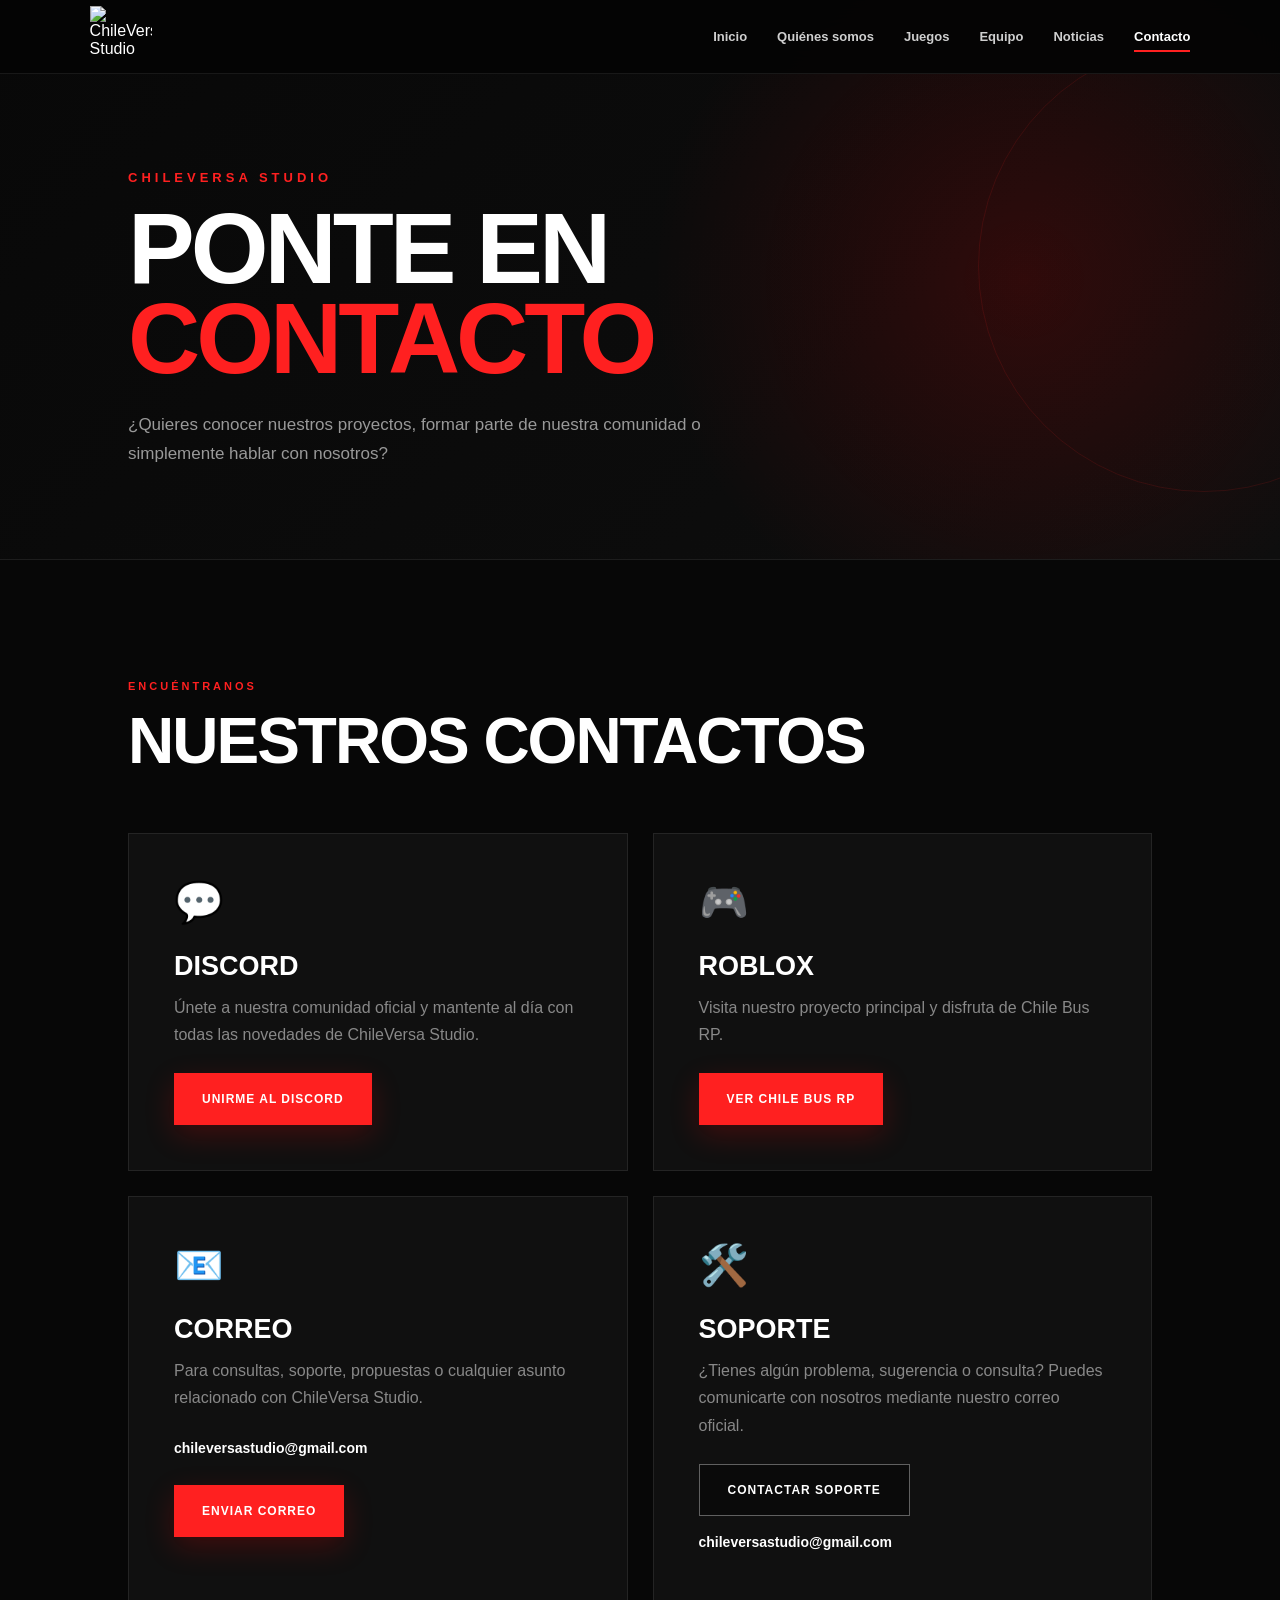
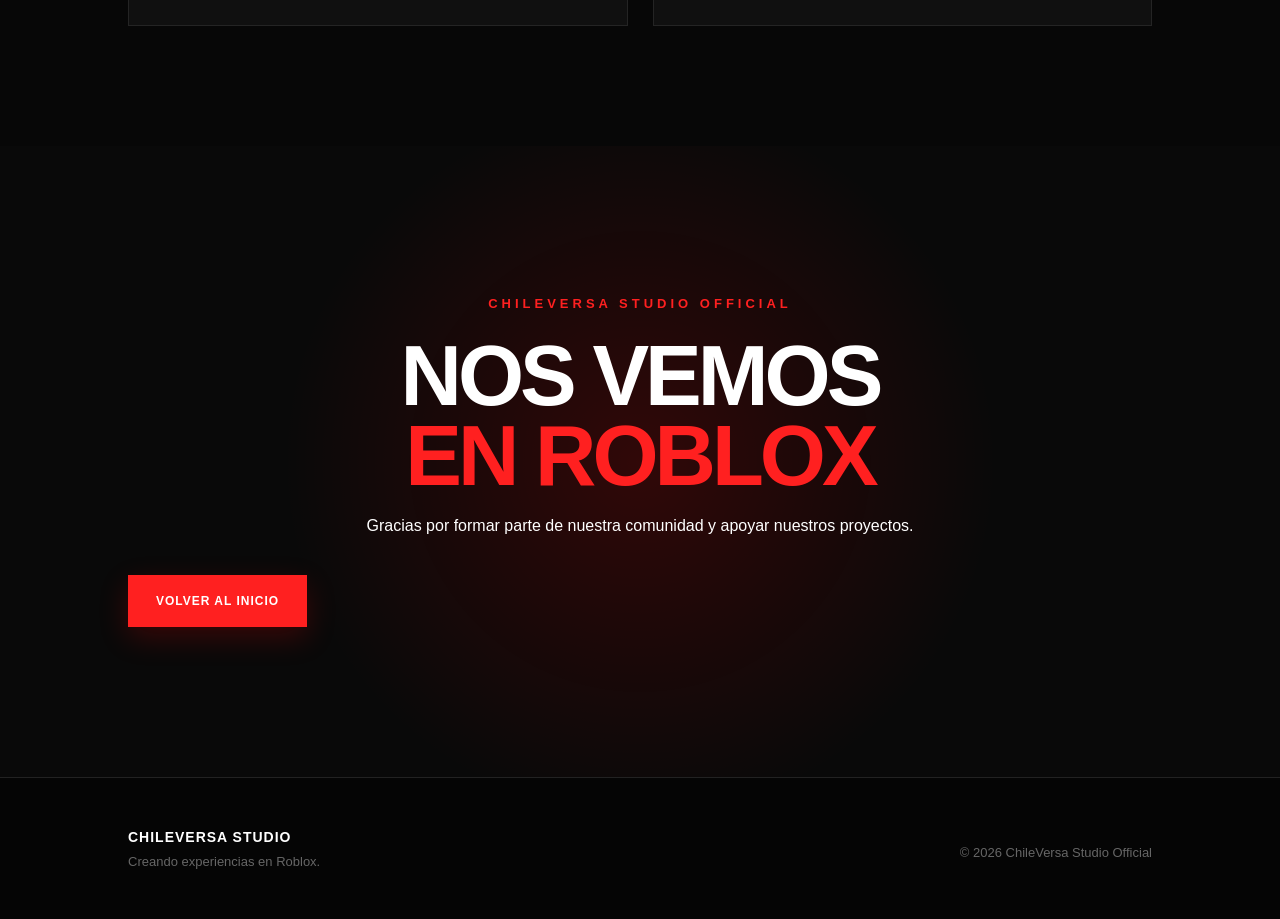
==== contacto.html @ 3d545e62 "Add files via upload" ====
<!DOCTYPE html>
<html lang="es">

<head>

    <meta charset="UTF-8">

    <meta name="viewport" content="width=device-width, initial-scale=1.0">

    <title>Contacto | ChileVersa Studio</title>

    <link rel="stylesheet" href="style.css">

</head>


<body>


    <!-- ========================================
         MENÚ
    ========================================= -->

    <header>

        <div class="logo">

            <img
                src="images/logo.png"
                alt="ChileVersa Studio"
            >

        </div>


        <nav>

            <a href="index.html">
                Inicio
            </a>

            <a href="nosotros.html">
                Quiénes somos
            </a>

            <a href="juegos.html">
                Juegos
            </a>

            <a href="equipo.html">
                Equipo
            </a>

            <a href="noticias.html">
                Noticias
            </a>

            <a href="contacto.html" class="active">
                Contacto
            </a>

        </nav>

    </header>



    <!-- ========================================
         CONTENIDO
    ========================================= -->

    <main>


        <!-- ENCABEZADO -->

        <section class="page-header">

            <p class="small-title">
                CHILEVERSA STUDIO
            </p>


            <h1>

                PONTE EN

                <span>
                    CONTACTO
                </span>

            </h1>


            <p>

                ¿Quieres conocer nuestros proyectos,
                formar parte de nuestra comunidad
                o simplemente hablar con nosotros?

            </p>

        </section>



        <!-- ========================================
             CONTACTOS
        ========================================= -->

        <section class="contact-page">


            <div class="section-title">

                <p>
                    ENCUÉNTRANOS
                </p>


                <h2>
                    NUESTROS CONTACTOS
                </h2>

            </div>



            <div class="contact-grid">


                <!-- =================================
                     DISCORD
                ================================== -->

                <div class="contact-card">

                    <div class="contact-icon">
                        💬
                    </div>


                    <h3>
                        DISCORD
                    </h3>


                    <p>

                        Únete a nuestra comunidad
                        oficial y mantente al día
                        con todas las novedades
                        de ChileVersa Studio.

                    </p>


                    <a
                        href="https://discord.gg/GYCBpRNHG"
                        class="btn principal"
                        target="_blank"
                        rel="noopener noreferrer"
                    >

                        UNIRME AL DISCORD

                    </a>

                </div>



                <!-- =================================
                     ROBLOX
                ================================== -->

                <div class="contact-card">

                    <div class="contact-icon">
                        🎮
                    </div>


                    <h3>
                        ROBLOX
                    </h3>


                    <p>

                        Visita nuestro proyecto
                        principal y disfruta
                        de Chile Bus RP.

                    </p>


                    <a
                        href="https://www.roblox.com/es/games/130025649161150/Chile-bus-RP"
                        class="btn principal"
                        target="_blank"
                        rel="noopener noreferrer"
                    >

                        VER CHILE BUS RP

                    </a>

                </div>



                <!-- =================================
                     CORREO
                ================================== -->

                <div class="contact-card">

                    <div class="contact-icon">
                        📧
                    </div>


                    <h3>
                        CORREO
                    </h3>


                    <p>

                        Para consultas, soporte,
                        propuestas o cualquier
                        asunto relacionado con
                        ChileVersa Studio.

                    </p>


                    <p class="support-email">

                        chileversastudio@gmail.com

                    </p>


                    <a
                        href="mailto:chileversastudio@gmail.com"
                        class="btn principal"
                    >

                        ENVIAR CORREO

                    </a>

                </div>



                <!-- =================================
                     SOPORTE
                ================================== -->

                <div class="contact-card">

                    <div class="contact-icon">
                        🛠️
                    </div>


                    <h3>
                        SOPORTE
                    </h3>


                    <p>

                        ¿Tienes algún problema,
                        sugerencia o consulta?

                        Puedes comunicarte con
                        nosotros mediante nuestro
                        correo oficial.

                    </p>


                    <a
                        href="mailto:chileversastudio@gmail.com"
                        class="btn secundario"
                    >

                        CONTACTAR SOPORTE

                    </a>


                    <!-- CORREO DE SOPORTE -->

                    <p class="support-email">

                        chileversastudio@gmail.com

                    </p>

                </div>


            </div>


        </section>



        <!-- ========================================
             MENSAJE FINAL
        ========================================= -->

        <section class="team-message">


            <p class="small-title">

                CHILEVERSA STUDIO OFFICIAL

            </p>


            <h2>

                NOS VEMOS

                <span>
                    EN ROBLOX
                </span>

            </h2>


            <p>

                Gracias por formar parte de nuestra
                comunidad y apoyar nuestros proyectos.

            </p>


            <div class="buttons">

                <a
                    href="index.html"
                    class="btn principal"
                >

                    VOLVER AL INICIO

                </a>

            </div>


        </section>


    </main>



    <!-- ========================================
         FOOTER
    ========================================= -->

    <footer>


        <div>

            <strong>
                CHILEVERSA STUDIO
            </strong>


            <p>
                Creando experiencias en Roblox.
            </p>

        </div>


        <div>

            <p>
                © 2026 ChileVersa Studio Official
            </p>

        </div>


    </footer>



    <script src="script.js"></script>

</body>

</html>
---- style.css ----
/* ========================================
   CHILEVERSA STUDIO OFFICIAL
   STYLE.CSS COMPLETO
======================================== */


/* ========================================
   RESET GENERAL
======================================== */

* {
    margin: 0;
    padding: 0;
    box-sizing: border-box;
    scroll-behavior: smooth;
}

html {
    scroll-behavior: smooth;
}

body {
    font-family: Arial, Helvetica, sans-serif;
    background: #070707;
    color: #ffffff;
    overflow-x: hidden;
}

a {
    text-decoration: none;
    color: inherit;
}

button {
    font-family: inherit;
}


/* ========================================
   HEADER
======================================== */

header {
    position: fixed;

    top: 0;
    left: 0;

    width: 100%;
    height: 74px;

    padding: 0 7%;

    display: flex;

    align-items: center;

    justify-content: space-between;

    background: rgba(5, 5, 5, 0.94);

    backdrop-filter: blur(15px);

    border-bottom: 1px solid rgba(255, 255, 255, 0.08);

    z-index: 1000;
}


/* LOGO */

.logo {
    display: flex;

    align-items: center;
}

.logo img {
    width: 62px;
    height: 62px;

    object-fit: contain;

    transition: 0.3s;
}

.logo img:hover {
    transform: scale(1.08);
}


/* ========================================
   NAVEGACIÓN
======================================== */

nav {
    display: flex;

    align-items: center;

    gap: 30px;
}

nav a {
    position: relative;

    color: #cfcfcf;

    font-size: 13px;

    font-weight: bold;

    transition: 0.3s;
}

nav a:hover,
nav a.active {
    color: #ffffff;
}

nav a::after {
    content: "";

    position: absolute;

    left: 0;
    bottom: -8px;

    width: 0;
    height: 2px;

    background: #ff2020;

    transition: 0.3s;
}

nav a:hover::after,
nav a.active::after {
    width: 100%;
}


/* ========================================
   BOTÓN MENÚ CELULAR
======================================== */

.mobile-menu-button {
    display: none;

    width: 45px;
    height: 45px;

    align-items: center;
    justify-content: center;

    border: 1px solid #333333;

    background: #111111;

    color: #ffffff;

    font-size: 23px;

    cursor: pointer;

    transition: 0.3s;

    z-index: 1100;
}

.mobile-menu-button:hover {
    color: #ff2020;

    border-color: #ff2020;
}


/* ========================================
   HERO / INICIO
======================================== */

.hero {
    position: relative;

    min-height: 100vh;

    display: flex;

    align-items: center;

    padding: 140px 10%;

    overflow: hidden;

    background: #050505;
}


/* SLIDER */

.hero-slider {
    position: absolute;

    top: 0;
    left: 0;

    width: 100%;
    height: 100%;

    z-index: 0;
}

.hero-slide {
    position: absolute;

    top: 0;
    left: 0;

    width: 100%;
    height: 100%;

    object-fit: cover;

    opacity: 0;

    transition: opacity 1.3s ease-in-out;

    transform: scale(1.02);
}

.hero-slide.active {
    opacity: 1;

    animation: heroZoom 6s ease-in-out;
}

@keyframes heroZoom {

    from {
        transform: scale(1.02);
    }

    to {
        transform: scale(1.08);
    }

}


/* OSCURECER HERO */

.hero-overlay {
    position: absolute;

    inset: 0;

    z-index: 1;

    background:
        linear-gradient(
            90deg,
            rgba(0, 0, 0, 0.94) 0%,
            rgba(0, 0, 0, 0.78) 35%,
            rgba(0, 0, 0, 0.40) 70%,
            rgba(0, 0, 0, 0.20) 100%
        );
}


/* CONTENIDO */

.hero-content {
    position: relative;

    z-index: 10;

    max-width: 800px;

    animation: heroAppear 1s ease forwards;
}

@keyframes heroAppear {

    from {
        opacity: 0;

        transform: translateY(30px);
    }

    to {
        opacity: 1;

        transform: translateY(0);
    }

}


/* ========================================
   TEXTOS GENERALES
======================================== */

.small-title {
    color: #ff2020;

    font-size: 13px;

    font-weight: bold;

    letter-spacing: 4px;

    margin-bottom: 25px;
}

.section-label {
    color: #ff2020;

    font-size: 11px;

    font-weight: bold;

    letter-spacing: 3px;
}


/* ========================================
   HERO TITULO
======================================== */

.hero h1 {
    font-size: clamp(55px, 8vw, 110px);

    line-height: 0.9;

    font-weight: 900;

    letter-spacing: -4px;

    text-shadow:
        0 5px 30px rgba(0, 0, 0, 0.6);
}

.hero h1 span {
    display: block;

    color: #ff2020;

    text-shadow:
        0 0 40px rgba(255, 0, 0, 0.35);
}

.hero p:not(.small-title) {
    max-width: 650px;

    margin-top: 35px;

    color: #dddddd;

    font-size: 18px;

    line-height: 1.8;

    text-shadow:
        0 2px 15px rgba(0, 0, 0, 0.8);
}


/* ========================================
   BOTONES
======================================== */

.buttons {
    display: flex;

    gap: 15px;

    margin-top: 40px;

    flex-wrap: wrap;
}

.btn {
    display: inline-flex;

    align-items: center;
    justify-content: center;

    min-height: 52px;

    padding: 0 28px;

    border: none;

    font-size: 12px;

    font-weight: bold;

    letter-spacing: 1px;

    cursor: pointer;

    transition: 0.3s;
}


/* BOTÓN PRINCIPAL */

.principal {
    background: #ff2020;

    color: #ffffff;

    box-shadow:
        0 10px 30px rgba(255, 0, 0, 0.20);
}

.principal:hover {
    background: #d90000;

    transform: translateY(-4px);

    box-shadow:
        0 15px 35px rgba(255, 0, 0, 0.35);
}


/* BOTÓN SECUNDARIO */

.secundario {
    background: rgba(0, 0, 0, 0.35);

    border: 1px solid rgba(255, 255, 255, 0.35);

    color: #ffffff;
}

.secundario:hover {
    border-color: #ff2020;

    color: #ff2020;

    transform: translateY(-4px);
}


/* ========================================
   INFORMACIÓN DEL HERO
======================================== */

.hero-info {
    display: flex;

    gap: 45px;

    margin-top: 55px;

    padding-top: 25px;

    border-top: 1px solid rgba(255, 255, 255, 0.15);
}

.hero-info-item {
    display: flex;

    flex-direction: column;

    gap: 5px;
}

.hero-info-item strong {
    color: #ffffff;

    font-size: 15px;

    letter-spacing: 1px;
}

.hero-info-item span {
    color: #777777;

    font-size: 9px;

    font-weight: bold;

    letter-spacing: 2px;
}


/* ========================================
   SCROLL INDICATOR
======================================== */

.scroll-indicator {
    position: absolute;

    right: 7%;
    bottom: 45px;

    z-index: 10;

    display: flex;

    align-items: center;

    gap: 15px;

    color: #777777;

    font-size: 9px;

    font-weight: bold;

    letter-spacing: 3px;
}

.scroll-indicator div {
    width: 45px;
    height: 1px;

    background: #ff2020;

    animation: scrollLine 1.8s infinite;
}

@keyframes scrollLine {

    0% {
        width: 15px;
        opacity: 0.4;
    }

    50% {
        width: 45px;
        opacity: 1;
    }

    100% {
        width: 15px;
        opacity: 0.4;
    }

}


/* ========================================
   ENCABEZADO DE PÁGINAS
======================================== */

.page-header {
    position: relative;

    min-height: 430px;

    padding: 170px 10% 90px;

    display: flex;

    flex-direction: column;

    justify-content: center;

    overflow: hidden;

    background:
        radial-gradient(
            circle at 80% 50%,
            rgba(255, 0, 0, 0.15),
            transparent 35%
        ),
        linear-gradient(
            135deg,
            #080808,
            #0e0e0e
        );

    border-bottom: 1px solid #1d1d1d;
}

.page-header::after {
    content: "";

    position: absolute;

    right: -150px;
    top: 40px;

    width: 450px;
    height: 450px;

    border: 1px solid rgba(255, 32, 32, 0.12);

    border-radius: 50%;

    pointer-events: none;
}

.page-header .small-title {
    position: relative;

    z-index: 2;

    margin-bottom: 18px;
}

.page-header h1 {
    position: relative;

    z-index: 2;

    font-size: clamp(55px, 8vw, 100px);

    line-height: 0.9;

    font-weight: 900;

    letter-spacing: -4px;
}

.page-header h1 span {
    display: block;

    color: #ff2020;
}

.page-header > p:last-child {
    position: relative;

    z-index: 2;

    max-width: 650px;

    margin-top: 28px;

    color: #999999;

    font-size: 17px;

    line-height: 1.7;
}


/* ========================================
   TITULOS DE SECCIONES
======================================== */

.section-title {
    margin-bottom: 55px;
}

.section-title p {
    color: #ff2020;

    font-size: 11px;

    font-weight: bold;

    letter-spacing: 3px;
}

.section-title h2 {
    margin-top: 12px;

    font-size: clamp(38px, 5vw, 65px);

    font-weight: 900;

    letter-spacing: -2px;
}


/* ========================================
   QUIÉNES SOMOS
======================================== */

.content-section {
    padding: 120px 10%;

    display: grid;

    grid-template-columns: 2fr 1fr;

    gap: 70px;

    align-items: center;

    background: #070707;
}

.content-section.reverse {
    grid-template-columns: 1fr 2fr;

    background: #0c0c0c;

    border-top: 1px solid #171717;

    border-bottom: 1px solid #171717;
}

.content-text {
    max-width: 750px;
}

.content-text h2 {
    margin: 15px 0 30px;

    font-size: clamp(38px, 5vw, 60px);

    font-weight: 900;

    letter-spacing: -2px;
}

.content-text p:not(.section-label) {
    color: #929292;

    line-height: 1.9;

    margin-bottom: 18px;

    font-size: 16px;
}


/* CAJA CV */

.info-box {
    min-height: 300px;

    padding: 40px;

    display: flex;

    flex-direction: column;

    justify-content: space-between;

    background:
        linear-gradient(
            145deg,
            #151515,
            #090909
        );

    border: 1px solid #282828;

    transition: 0.4s;
}

.info-box:hover {
    border-color: #ff2020;

    transform: translateY(-8px);

    box-shadow:
        0 25px 60px rgba(0, 0, 0, 0.4);
}

.info-box strong {
    color: #ff2020;

    font-size: 80px;

    font-weight: 900;
}

.info-box span {
    font-size: 14px;

    font-weight: bold;

    letter-spacing: 3px;
}


/* ========================================
   VALORES
======================================== */

.values {
    padding: 120px 10%;

    background: #080808;
}

.values-grid {
    display: grid;

    grid-template-columns: repeat(3, 1fr);

    gap: 20px;
}

.value-card {
    min-height: 250px;

    padding: 35px;

    background: #101010;

    border: 1px solid #242424;

    transition: 0.35s;
}

.value-card:hover {
    border-color: #ff2020;

    transform: translateY(-8px);
}

.value-card span {
    color: #ff2020;

    font-size: 35px;

    font-weight: 900;
}

.value-card h3 {
    margin: 35px 0 15px;

    font-size: 22px;
}

.value-card p {
    color: #858585;

    line-height: 1.7;
}


/* ========================================
   JUEGOS / PROYECTOS
======================================== */

.projects-page {
    padding: 120px 10%;

    background: #070707;
}

.projects-grid {
    display: grid;

    grid-template-columns: repeat(2, 1fr);

    gap: 25px;
}

.project-card {
    overflow: hidden;

    background:
        linear-gradient(
            145deg,
            #121212,
            #090909
        );

    border: 1px solid #242424;

    transition:
        transform 0.35s ease,
        border-color 0.35s ease,
        box-shadow 0.35s ease;
}

.project-card:hover {
    transform: translateY(-8px);

    border-color: #ff2020;

    box-shadow:
        0 25px 60px rgba(0, 0, 0, 0.45);
}

.project-image {
    position: relative;

    height: 330px;

    overflow: hidden;

    background: #111111;
}

.project-image img {
    width: 100%;
    height: 100%;

    object-fit: cover;

    transition: transform 0.6s ease;
}

.project-card:hover .project-image img {
    transform: scale(1.06);
}

.project-image::after {
    content: "";

    position: absolute;

    left: 0;
    right: 0;
    bottom: 0;

    height: 45%;

    background:
        linear-gradient(
            transparent,
            rgba(0, 0, 0, 0.75)
        );

    pointer-events: none;
}


/* ESTADO */

.project-status {
    position: absolute;

    top: 20px;
    right: 20px;

    z-index: 5;

    display: flex;

    align-items: center;

    gap: 8px;

    padding: 9px 13px;

    background: rgba(0, 0, 0, 0.78);

    backdrop-filter: blur(10px);

    border: 1px solid rgba(255, 255, 255, 0.12);

    color: #ffffff;

    font-size: 9px;

    font-weight: bold;

    letter-spacing: 2px;
}

.project-status span {
    width: 7px;
    height: 7px;

    border-radius: 50%;

    display: block;
}

.project-status.available span {
    background: #35d16f;

    box-shadow:
        0 0 10px rgba(53, 209, 111, 0.7);
}

.project-status.upcoming span {
    background: #ff2020;

    box-shadow:
        0 0 10px rgba(255, 32, 32, 0.7);
}


/* CONTENIDO */

.project-content {
    padding: 40px;
}

.project-content h3 {
    margin: 12px 0 18px;

    font-size: 36px;

    line-height: 1;

    font-weight: 900;

    letter-spacing: -1.5px;
}

.project-content > p:not(.section-label) {
    color: #888888;

    line-height: 1.8;

    margin-bottom: 25px;

    font-size: 14px;
}


/* ETIQUETAS */

.project-tags {
    display: flex;

    flex-wrap: wrap;

    gap: 8px;

    margin-bottom: 30px;
}

.project-tags span {
    padding: 7px 10px;

    border: 1px solid #2c2c2c;

    color: #777777;

    font-size: 9px;

    font-weight: bold;

    letter-spacing: 1.5px;
}


/* PRÓXIMO PROYECTO */

.upcoming-image {
    display: flex;

    align-items: center;
    justify-content: center;

    background:
        radial-gradient(
            circle at center,
            rgba(255, 32, 32, 0.20),
            transparent 50%
        ),
        #101010;
}

.coming-soon {
    position: relative;

    z-index: 2;

    width: 150px;
    height: 150px;

    display: flex;

    align-items: center;
    justify-content: center;

    border-radius: 50%;

    border: 1px solid rgba(255, 32, 32, 0.35);

    box-shadow:
        0 0 70px rgba(255, 32, 32, 0.12);
}

.coming-soon span {
    color: #ff2020;

    font-size: 55px;

    font-weight: 900;

    letter-spacing: -5px;
}


/* ========================================
   EQUIPO
======================================== */

.team-page {
    padding: 120px 10%;

    background: #070707;
}

.team-page-grid {
    display: grid;

    grid-template-columns: repeat(2, 1fr);

    gap: 20px;
}

.team-member-large {
    min-height: 300px;

    padding: 35px;

    display: flex;

    align-items: center;

    gap: 30px;

    background:
        linear-gradient(
            145deg,
            #121212,
            #090909
        );

    border: 1px solid #242424;

    transition: 0.35s;
}

.team-member-large:hover {
    border-color: #ff2020;

    transform: translateY(-7px);
}

.team-member-photo {
    flex-shrink: 0;

    width: 130px;
    height: 130px;

    display: flex;

    align-items: center;
    justify-content: center;

    border-radius: 50%;

    background:
        radial-gradient(
            circle,
            #282828,
            #101010
        );

    border: 1px solid #333333;

    font-size: 45px;
}

.team-member-info h3 {
    margin: 10px 0 15px;

    font-size: 27px;
}

.team-member-info > p:last-child {
    color: #858585;

    line-height: 1.7;
}

.member-role {
    color: #ff2020 !important;

    font-size: 12px !important;

    font-weight: bold;

    letter-spacing: 2px;

    margin-bottom: 15px !important;
}


/* ========================================
   MENSAJE FINAL
======================================== */

.team-message {
    padding: 150px 10%;

    text-align: center;

    background:
        radial-gradient(
            circle,
            rgba(255, 0, 0, 0.16),
            transparent 50%
        ),
        #090909;
}

.team-message h2 {
    max-width: 1000px;

    margin: 20px auto;

    font-size: clamp(45px, 7vw, 85px);

    line-height: 0.95;

    font-weight: 900;

    letter-spacing: -4px;
}

.team-message h2 span {
    display: block;

    color: #ff2020;
}

.team-message > p:last-child {
    max-width: 650px;

    margin: 30px auto 0;

    color: #888888;

    line-height: 1.7;
}


/* ========================================
   NOTICIAS
======================================== */

.news-page {
    padding: 120px 10%;

    background: #070707;
}

.news-page-grid {
    display: grid;

    grid-template-columns: 1fr;

    gap: 30px;
}

.news-large {
    display: grid;

    grid-template-columns: 1fr 1fr;

    min-height: 400px;

    background: #101010;

    border: 1px solid #242424;

    overflow: hidden;

    transition: 0.35s;
}

.news-large:hover {
    border-color: #ff2020;

    transform: translateY(-5px);
}

.news-large-image {
    min-height: 350px;

    overflow: hidden;

    background: #151515;
}

.news-large-image img {
    width: 100%;
    height: 100%;

    object-fit: cover;

    transition: 0.5s;
}

.news-large:hover .news-large-image img {
    transform: scale(1.05);
}

.news-large-content {
    padding: 50px;

    display: flex;

    flex-direction: column;

    justify-content: center;
}

.news-date {
    color: #ff2020;

    font-size: 11px;

    font-weight: bold;

    letter-spacing: 3px;

    margin-bottom: 15px;
}

.news-large-content h3 {
    margin-bottom: 20px;

    font-size: 32px;

    line-height: 1.1;
}

.news-large-content p {
    color: #888888;

    line-height: 1.8;

    margin-bottom: 12px;
}


/* NOTICIA DESTACADA */

.featured-news {
    display: grid;

    grid-template-columns: 1.15fr 1fr;

    min-height: 600px;

    background: #0c0c0c;

    border-bottom: 1px solid #1d1d1d;
}

.featured-news-image {
    position: relative;

    min-height: 500px;

    overflow: hidden;

    background: #111111;
}

.featured-news-image img {
    width: 100%;
    height: 100%;

    object-fit: cover;

    transition: transform 0.6s ease;
}

.featured-news:hover .featured-news-image img {
    transform: scale(1.05);
}

.featured-news-image::after {
    content: "";

    position: absolute;

    inset: 0;

    background:
        linear-gradient(
            90deg,
            transparent 40%,
            rgba(0, 0, 0, 0.55)
        );

    pointer-events: none;
}

.featured-badge {
    position: absolute;

    top: 30px;
    left: 30px;

    z-index: 5;

    padding: 10px 16px;

    background: #ff2020;

    color: #ffffff;

    font-size: 10px;

    font-weight: bold;

    letter-spacing: 2px;
}

.featured-news-content {
    padding: 70px;

    display: flex;

    flex-direction: column;

    justify-content: center;
}

.news-meta {
    display: flex;

    gap: 20px;

    margin-bottom: 25px;
}

.news-meta span {
    color: #ff2020;

    font-size: 10px;

    font-weight: bold;

    letter-spacing: 2px;
}

.news-meta span + span {
    color: #666666;
}

.featured-news-content h2 {
    margin-bottom: 30px;

    font-size: clamp(38px, 5vw, 62px);

    line-height: 0.98;

    font-weight: 900;

    letter-spacing: -3px;
}

.featured-news-content h2 span {
    display: block;

    color: #ff2020;
}

.featured-news-content > p {
    color: #909090;

    line-height: 1.8;

    margin-bottom: 15px;

    font-size: 16px;
}

.featured-news-content strong {
    color: #ffffff;
}


/* ESTADO */

.update-status {
    display: flex;

    align-items: center;

    gap: 10px;

    margin: 20px 0 25px;

    color: #aaaaaa;

    font-size: 10px;

    font-weight: bold;

    letter-spacing: 2px;
}

.update-status span {
    width: 9px;
    height: 9px;

    border-radius: 50%;

    background: #35d16f;

    box-shadow:
        0 0 12px rgba(53, 209, 111, 0.7);
}


/* DETALLES */

.update-details {
    padding: 120px 10%;

    background: #070707;
}

.update-grid {
    display: grid;

    grid-template-columns: repeat(4, 1fr);

    gap: 20px;
}

.update-card {
    min-height: 260px;

    padding: 35px;

    background:
        linear-gradient(
            145deg,
            #121212,
            #090909
        );

    border: 1px solid #242424;

    transition: 0.35s;
}

.update-card:hover {
    transform: translateY(-8px);

    border-color: #ff2020;

    box-shadow:
        0 20px 50px rgba(0, 0, 0, 0.35);
}

.update-number {
    color: #ff2020;

    font-size: 35px;

    font-weight: 900;

    margin-bottom: 35px;
}

.update-card h3 {
    margin-bottom: 15px;

    font-size: 20px;

    line-height: 1.2;
}

.update-card p {
    color: #858585;

    line-height: 1.7;

    font-size: 14px;
}


/* MENSAJE NOTICIAS */

.news-message {
    padding: 150px 10%;

    text-align: center;

    background:
        radial-gradient(
            circle,
            rgba(255, 0, 0, 0.15),
            transparent 50%
        ),
        #090909;
}

.news-message h2 {
    max-width: 900px;

    margin: 20px auto 25px;

    font-size: clamp(45px, 7vw, 80px);

    line-height: 0.95;

    font-weight: 900;

    letter-spacing: -4px;
}

.news-message h2 span {
    display: block;

    color: #ff2020;
}

.news-message > p:last-child {
    color: #888888;

    line-height: 1.7;
}


/* ========================================
   CONTACTO
======================================== */

.contact-page {
    padding: 120px 10%;

    background: #070707;
}

.contact-grid {
    display: grid;

    grid-template-columns: 1fr 1fr;

    gap: 25px;
}

.contact-card {
    padding: 45px;

    background: #101010;

    border: 1px solid #242424;

    transition: 0.35s;
}

.contact-card:hover {
    border-color: #ff2020;

    transform: translateY(-7px);
}

.contact-icon {
    font-size: 40px;

    margin-bottom: 25px;
}

.contact-card h3 {
    font-size: 27px;

    margin-bottom: 12px;
}

.contact-card p {
    color: #888888;

    line-height: 1.7;

    margin-bottom: 25px;
}

.support-email {
    margin-top: 15px;

    color: #ffffff !important;

    font-size: 14px;

    font-weight: bold;

    line-height: 1.5;

    word-break: break-word;
}


/* ========================================
   FOOTER
======================================== */

footer {
    padding: 50px 10%;

    display: flex;

    align-items: center;

    justify-content: space-between;

    gap: 30px;

    border-top: 1px solid #222222;

    background: #050505;

    color: #666666;
}

footer strong {
    color: #ffffff;

    font-size: 14px;

    letter-spacing: 1px;
}

footer p {
    margin-top: 8px;

    font-size: 13px;
}


/* ========================================
   SCROLLBAR
======================================== */

::-webkit-scrollbar {
    width: 8px;
}

::-webkit-scrollbar-track {
    background: #050505;
}

::-webkit-scrollbar-thumb {
    background: #333333;
}

::-webkit-scrollbar-thumb:hover {
    background: #ff2020;
}


/* ========================================
   SELECCIÓN
======================================== */

::selection {
    background: #ff2020;

    color: #ffffff;
}


/* ========================================
   ANIMACIONES GENERALES
======================================== */

.section {
    opacity: 0;

    transform: translateY(30px);

    transition:
        opacity 0.8s ease,
        transform 0.8s ease;
}

.section.visible {
    opacity: 1;

    transform: translateY(0);
}


/* ========================================
   TABLET
======================================== */

@media (max-width: 1000px) {

    nav {
        gap: 18px;
    }

    nav a {
        font-size: 11px;
    }


    .content-section,
    .content-section.reverse {
        grid-template-columns: 1fr;
    }


    .projects-grid {
        grid-template-columns: 1fr;
    }


    .featured-news {
        grid-template-columns: 1fr;
    }


    .featured-news-image {
        min-height: 400px;
    }


    .game-showcase {
        grid-template-columns: 1fr;
    }


    .details-grid {
        grid-template-columns: 1fr 1fr;
    }


    .features-grid {
        grid-template-columns: 1fr 1fr;
    }


    .values-grid {
        grid-template-columns: 1fr;
    }


    .team-page-grid {
        grid-template-columns: 1fr;
    }


    .update-grid {
        grid-template-columns: 1fr 1fr;
    }

}


/* ========================================
   CELULAR / MENÚ MÓVIL
======================================== */

@media (max-width: 750px) {

    header {
        height: 70px;

        padding: 0 5%;
    }


    .logo img {
        width: 55px;
        height: 55px;
    }


    /* BOTÓN */

    .mobile-menu-button {
        display: flex;
    }


    /* MENÚ */

    nav {
        position: fixed;

        top: 70px;
        left: 0;

        width: 100%;

        padding: 20px 25px;

        display: flex;

        flex-direction: column;

        align-items: stretch;

        gap: 0;

        background: rgba(7, 7, 7, 0.98);

        backdrop-filter: blur(15px);

        border-bottom: 1px solid #242424;

        transform: translateY(-120%);

        opacity: 0;

        visibility: hidden;

        transition:
            transform 0.35s ease,
            opacity 0.35s ease,
            visibility 0.35s ease;

        z-index: 999;
    }


    /* MENÚ ABIERTO */

    nav.mobile-open {
        transform: translateY(0);

        opacity: 1;

        visibility: visible;
    }


    nav a {
        width: 100%;

        padding: 18px 10px;

        border-bottom: 1px solid #1c1c1c;

        font-size: 13px;
    }


    nav a:last-child {
        border-bottom: none;
    }


    nav a::after {
        display: none;
    }


    nav a:hover,
    nav a.active {
        color: #ff2020;
    }


    /* HERO */

    .hero {
        padding: 130px 7%;
    }


    .hero-overlay {
        background:
            linear-gradient(
                90deg,
                rgba(0, 0, 0, 0.92),
                rgba(0, 0, 0, 0.62)
            );
    }


    /* PAGE HEADER */

    .page-header {
        min-height: 380px;

        padding: 140px 7% 70px;
    }


    /* SECCIONES */

    .content-section,
    .values,
    .projects-page,
    .team-page,
    .news-page,
    .update-details,
    .contact-page {
        padding-left: 7%;

        padding-right: 7%;
    }


    /* PROYECTOS */

    .project-image {
        height: 300px;
    }


    /* NOTICIAS */

    .featured-news-content {
        padding: 55px 7%;
    }


    .update-grid {
        grid-template-columns: 1fr;
    }


    /* EQUIPO */

    .team-member-large {
        flex-direction: column;

        text-align: center;
    }


    /* CONTACTO */

    .contact-grid {
        grid-template-columns: 1fr;
    }


    /* FOOTER */

    footer {
        flex-direction: column;

        align-items: flex-start;

        padding-left: 7%;

        padding-right: 7%;
    }


    /* SCROLL */

    .scroll-indicator {
        display: none;
    }

}


/* ========================================
   CELULARES PEQUEÑOS
======================================== */

@media (max-width: 550px) {

    /* HERO */

    .hero {
        min-height: 100vh;

        padding: 130px 7%;
    }


    .hero h1 {
        font-size: 55px;

        letter-spacing: -3px;
    }


    .hero p:not(.small-title) {
        font-size: 16px;
    }


    /* BOTONES */

    .buttons {
        flex-direction: column;

        align-items: stretch;
    }


    .btn {
        width: 100%;
    }


    /* INFORMACIÓN */

    .hero-info {
        gap: 20px;

        margin-top: 40px;
    }


    .hero-info-item strong {
        font-size: 12px;
    }


    .hero-info-item span {
        font-size: 7px;
    }


    /* TITULOS */

    .page-header h1 {
        font-size: 55px;

        letter-spacing: -3px;
    }


    /* QUIÉNES SOMOS */

    .content-section {
        padding-top: 80px;

        padding-bottom: 80px;
    }


    .info-box {
        min-height: 220px;
    }


    /* PROYECTOS */

    .projects-page {
        padding-top: 90px;

        padding-bottom: 90px;
    }


    .project-image {
        height: 250px;
    }


    .project-content {
        padding: 30px 25px;
    }


    .project-content h3 {
        font-size: 30px;
    }


    .project-status {
        top: 15px;

        right: 15px;
    }


    .coming-soon {
        width: 120px;

        height: 120px;
    }


    .coming-soon span {
        font-size: 42px;
    }


    /* EQUIPO */

    .team-member-large {
        padding: 30px 20px;
    }


    /* NOTICIAS */

    .featured-news-image {
        min-height: 300px;
    }


    .featured-badge {
        top: 20px;

        left: 20px;
    }


    .featured-news-content h2 {
        font-size: 40px;

        letter-spacing: -2px;
    }


    .news-meta {
        flex-direction: column;

        gap: 8px;
    }


    .news-large {
        grid-template-columns: 1fr;
    }


    .news-large-image {
        min-height: 280px;
    }


    .news-large-content {
        padding: 35px 25px;
    }


    .news-message,
    .team-message {
        padding: 100px 7%;
    }


    .news-message h2,
    .team-message h2 {
        letter-spacing: -3px;
    }


    /* CONTACTO */

    .contact-card {
        padding: 35px 25px;
    }

}
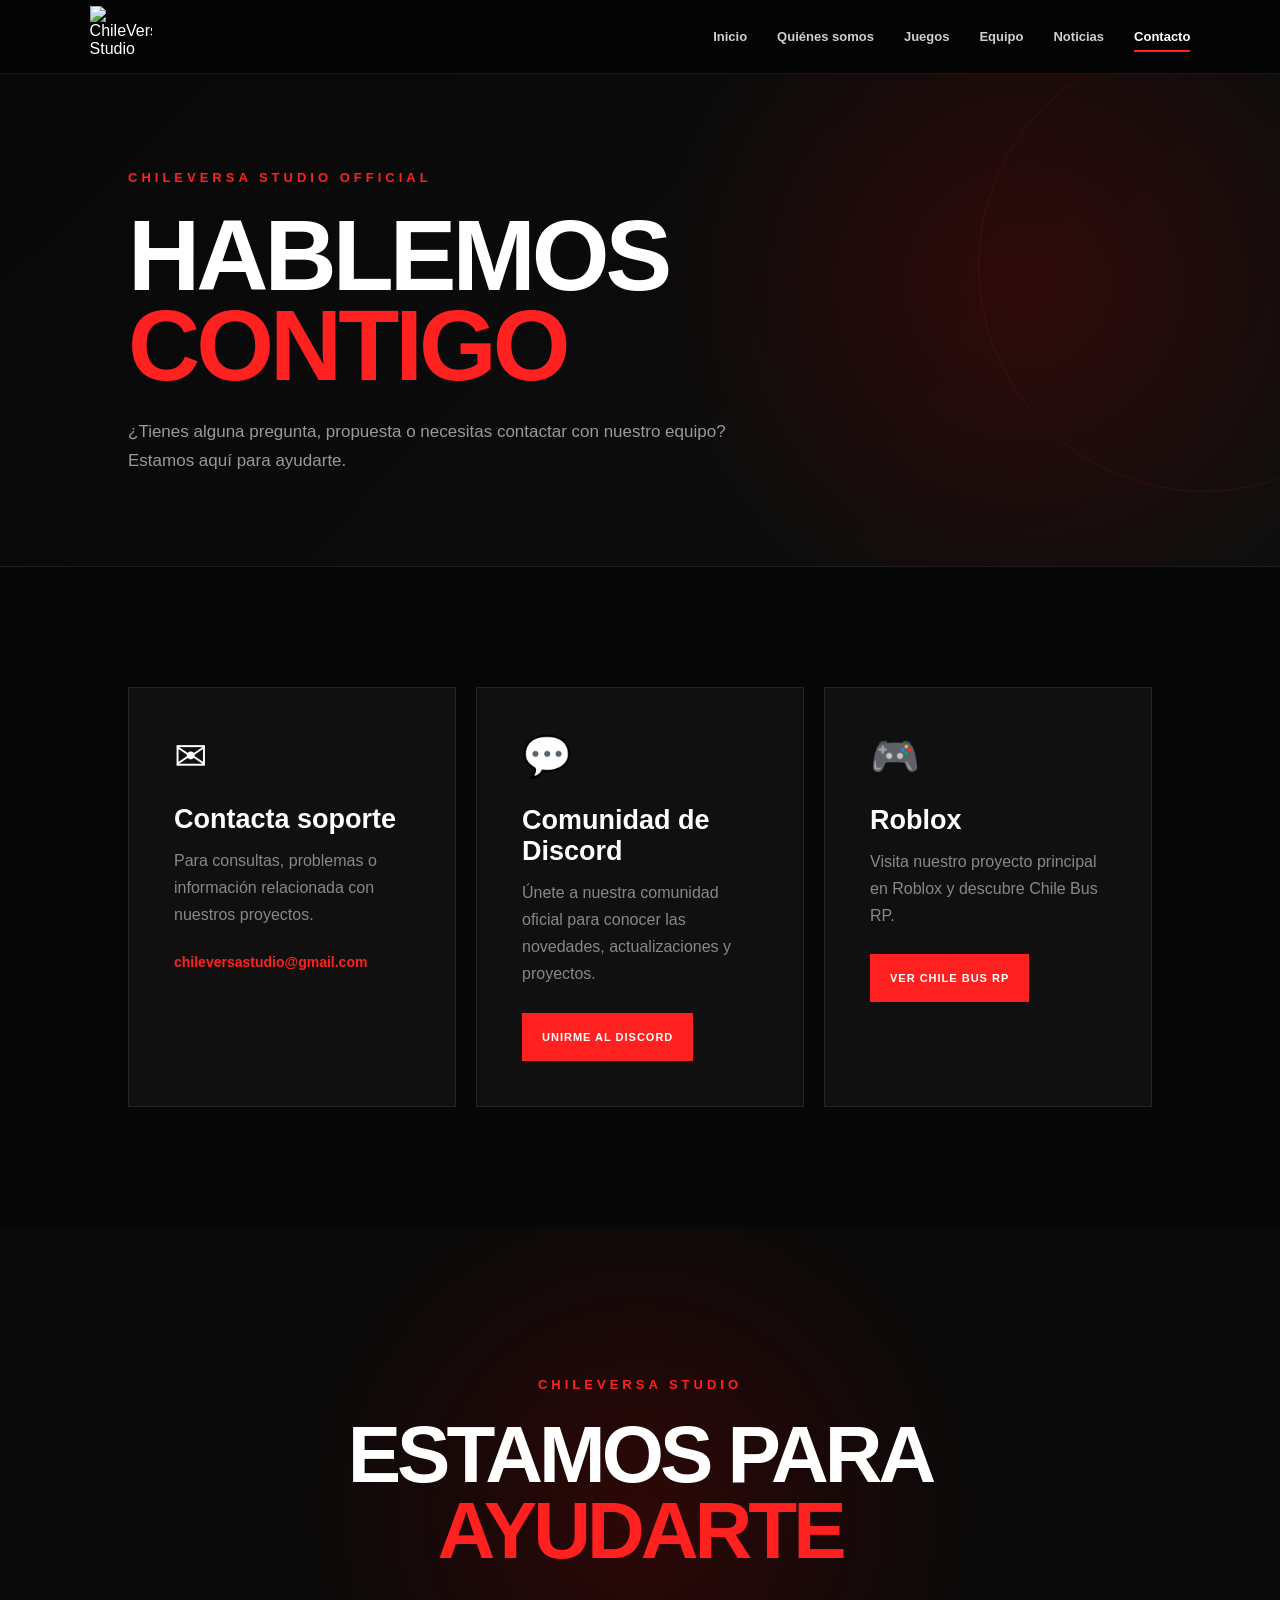
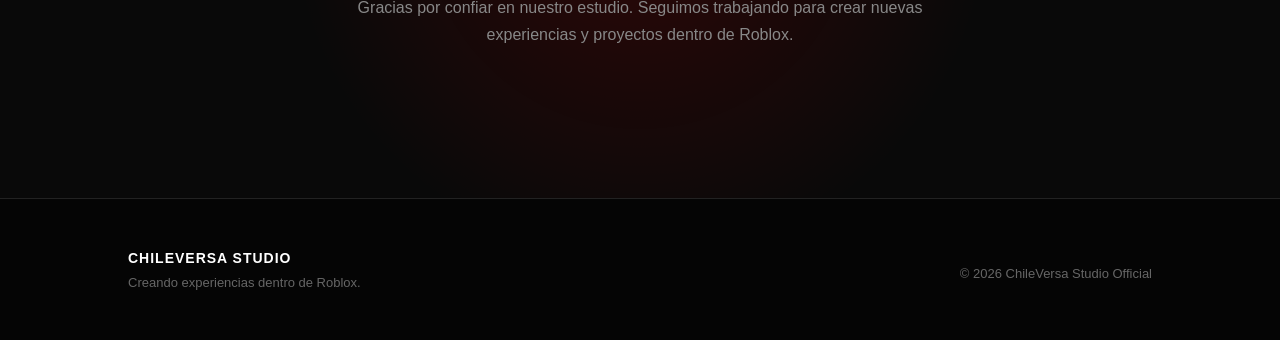
==== commit 89dc89cc: "Add files via upload" ====
--- a/contacto.html
+++ b/contacto.html
@@ -17,23 +17,41 @@
 <body>
 
 
-    <!-- ========================================
-         MENÚ
-    ========================================= -->
+    <!-- ==============================
+         HEADER
+    =============================== -->
 
     <header>
 
         <div class="logo">
 
-            <img
-                src="images/logo.png"
-                alt="ChileVersa Studio"
-            >
+            <a href="index.html">
+
+                <img
+                    src="images/logo.png"
+                    alt="ChileVersa Studio"
+                >
+
+            </a>
 
         </div>
 
 
-        <nav>
+        <!-- MENÚ CELULAR -->
+
+        <button
+            class="mobile-menu-button"
+            id="mobileMenuButton"
+            aria-label="Abrir menú">
+
+            ☰
+
+        </button>
+
+
+        <!-- MENÚ -->
+
+        <nav id="mainNav">
 
             <a href="index.html">
                 Inicio
@@ -55,7 +73,9 @@
                 Noticias
             </a>
 
-            <a href="contacto.html" class="active">
+            <a
+                href="contacto.html"
+                class="active">
                 Contacto
             </a>
 
@@ -65,313 +85,196 @@
 
 
 
-    <!-- ========================================
-         CONTENIDO
-    ========================================= -->
+    <!-- ==============================
+         CONTACTO
+    =============================== -->
 
     <main>
 
 
-        <!-- ENCABEZADO -->
-
-        <section class="page-header">
+        <section class="page-hero">
+
+            <div class="page-content">
+
+                <p class="small-title">
+                    CHILEVERSA STUDIO OFFICIAL
+                </p>
+
+
+                <h1>
+
+                    HABLEMOS
+
+                    <span>
+                        CONTIGO
+                    </span>
+
+                </h1>
+
+
+                <p class="page-description">
+
+                    ¿Tienes alguna pregunta, propuesta o necesitas
+                    contactar con nuestro equipo? Estamos aquí para ayudarte.
+
+                </p>
+
+
+            </div>
+
+        </section>
+
+
+
+        <!-- ==============================
+             INFORMACIÓN DE CONTACTO
+        =============================== -->
+
+        <section class="contact-section">
+
+            <div class="contact-container">
+
+
+                <!-- SOPORTE -->
+
+                <div class="contact-card">
+
+                    <div class="contact-icon">
+                        ✉
+                    </div>
+
+
+                    <h2>
+                        Contacta soporte
+                    </h2>
+
+
+                    <p>
+                        Para consultas, problemas o información
+                        relacionada con nuestros proyectos.
+                    </p>
+
+
+                    <a
+                        href="mailto:chileversastudio@gmail.com"
+                        class="contact-link">
+
+                        chileversastudio@gmail.com
+
+                    </a>
+
+                </div>
+
+
+
+                <!-- DISCORD -->
+
+                <div class="contact-card">
+
+                    <div class="contact-icon">
+                        💬
+                    </div>
+
+
+                    <h2>
+                        Comunidad de Discord
+                    </h2>
+
+
+                    <p>
+                        Únete a nuestra comunidad oficial para conocer
+                        las novedades, actualizaciones y proyectos.
+                    </p>
+
+
+                    <a
+                        href="https://discord.gg/GYCBpRNHG"
+                        target="_blank"
+                        rel="noopener noreferrer"
+                        class="contact-button">
+
+                        UNIRME AL DISCORD
+
+                    </a>
+
+                </div>
+
+
+
+                <!-- ROBLOX -->
+
+                <div class="contact-card">
+
+                    <div class="contact-icon">
+                        🎮
+                    </div>
+
+
+                    <h2>
+                        Roblox
+                    </h2>
+
+
+                    <p>
+                        Visita nuestro proyecto principal en Roblox
+                        y descubre Chile Bus RP.
+                    </p>
+
+
+                    <a
+                        href="https://www.roblox.com/es/games/130025649161150/Chile-bus-RP"
+                        target="_blank"
+                        rel="noopener noreferrer"
+                        class="contact-button">
+
+                        VER CHILE BUS RP
+
+                    </a>
+
+                </div>
+
+
+            </div>
+
+        </section>
+
+
+
+        <!-- ==============================
+             MENSAJE FINAL
+        =============================== -->
+
+        <section class="contact-message">
 
             <p class="small-title">
                 CHILEVERSA STUDIO
             </p>
 
 
-            <h1>
-
-                PONTE EN
-
-                <span>
-                    CONTACTO
-                </span>
-
-            </h1>
+            <h2>
+                ESTAMOS PARA
+                <span>AYUDARTE</span>
+            </h2>
 
 
             <p>
-
-                ¿Quieres conocer nuestros proyectos,
-                formar parte de nuestra comunidad
-                o simplemente hablar con nosotros?
-
+                Gracias por confiar en nuestro estudio.
+                Seguimos trabajando para crear nuevas experiencias
+                y proyectos dentro de Roblox.
             </p>
 
         </section>
 
 
-
-        <!-- ========================================
-             CONTACTOS
-        ========================================= -->
-
-        <section class="contact-page">
-
-
-            <div class="section-title">
-
-                <p>
-                    ENCUÉNTRANOS
-                </p>
-
-
-                <h2>
-                    NUESTROS CONTACTOS
-                </h2>
-
-            </div>
-
-
-
-            <div class="contact-grid">
-
-
-                <!-- =================================
-                     DISCORD
-                ================================== -->
-
-                <div class="contact-card">
-
-                    <div class="contact-icon">
-                        💬
-                    </div>
-
-
-                    <h3>
-                        DISCORD
-                    </h3>
-
-
-                    <p>
-
-                        Únete a nuestra comunidad
-                        oficial y mantente al día
-                        con todas las novedades
-                        de ChileVersa Studio.
-
-                    </p>
-
-
-                    <a
-                        href="https://discord.gg/GYCBpRNHG"
-                        class="btn principal"
-                        target="_blank"
-                        rel="noopener noreferrer"
-                    >
-
-                        UNIRME AL DISCORD
-
-                    </a>
-
-                </div>
-
-
-
-                <!-- =================================
-                     ROBLOX
-                ================================== -->
-
-                <div class="contact-card">
-
-                    <div class="contact-icon">
-                        🎮
-                    </div>
-
-
-                    <h3>
-                        ROBLOX
-                    </h3>
-
-
-                    <p>
-
-                        Visita nuestro proyecto
-                        principal y disfruta
-                        de Chile Bus RP.
-
-                    </p>
-
-
-                    <a
-                        href="https://www.roblox.com/es/games/130025649161150/Chile-bus-RP"
-                        class="btn principal"
-                        target="_blank"
-                        rel="noopener noreferrer"
-                    >
-
-                        VER CHILE BUS RP
-
-                    </a>
-
-                </div>
-
-
-
-                <!-- =================================
-                     CORREO
-                ================================== -->
-
-                <div class="contact-card">
-
-                    <div class="contact-icon">
-                        📧
-                    </div>
-
-
-                    <h3>
-                        CORREO
-                    </h3>
-
-
-                    <p>
-
-                        Para consultas, soporte,
-                        propuestas o cualquier
-                        asunto relacionado con
-                        ChileVersa Studio.
-
-                    </p>
-
-
-                    <p class="support-email">
-
-                        chileversastudio@gmail.com
-
-                    </p>
-
-
-                    <a
-                        href="mailto:chileversastudio@gmail.com"
-                        class="btn principal"
-                    >
-
-                        ENVIAR CORREO
-
-                    </a>
-
-                </div>
-
-
-
-                <!-- =================================
-                     SOPORTE
-                ================================== -->
-
-                <div class="contact-card">
-
-                    <div class="contact-icon">
-                        🛠️
-                    </div>
-
-
-                    <h3>
-                        SOPORTE
-                    </h3>
-
-
-                    <p>
-
-                        ¿Tienes algún problema,
-                        sugerencia o consulta?
-
-                        Puedes comunicarte con
-                        nosotros mediante nuestro
-                        correo oficial.
-
-                    </p>
-
-
-                    <a
-                        href="mailto:chileversastudio@gmail.com"
-                        class="btn secundario"
-                    >
-
-                        CONTACTAR SOPORTE
-
-                    </a>
-
-
-                    <!-- CORREO DE SOPORTE -->
-
-                    <p class="support-email">
-
-                        chileversastudio@gmail.com
-
-                    </p>
-
-                </div>
-
-
-            </div>
-
-
-        </section>
-
-
-
-        <!-- ========================================
-             MENSAJE FINAL
-        ========================================= -->
-
-        <section class="team-message">
-
-
-            <p class="small-title">
-
-                CHILEVERSA STUDIO OFFICIAL
-
-            </p>
-
-
-            <h2>
-
-                NOS VEMOS
-
-                <span>
-                    EN ROBLOX
-                </span>
-
-            </h2>
-
-
-            <p>
-
-                Gracias por formar parte de nuestra
-                comunidad y apoyar nuestros proyectos.
-
-            </p>
-
-
-            <div class="buttons">
-
-                <a
-                    href="index.html"
-                    class="btn principal"
-                >
-
-                    VOLVER AL INICIO
-
-                </a>
-
-            </div>
-
-
-        </section>
-
-
     </main>
 
 
 
-    <!-- ========================================
+    <!-- ==============================
          FOOTER
-    ========================================= -->
+    =============================== -->
 
     <footer>
-
 
         <div>
 
@@ -379,9 +282,8 @@
                 CHILEVERSA STUDIO
             </strong>
 
-
             <p>
-                Creando experiencias en Roblox.
+                Creando experiencias dentro de Roblox.
             </p>
 
         </div>
@@ -395,11 +297,12 @@
 
         </div>
 
-
     </footer>
 
 
 
+    <!-- JAVASCRIPT -->
+
     <script src="script.js"></script>
 
 </body>
--- a/style.css
+++ b/style.css
@@ -1,11 +1,11 @@
 /* ========================================
    CHILEVERSA STUDIO OFFICIAL
-   STYLE.CSS COMPLETO
-======================================== */
-
-
-/* ========================================
-   RESET GENERAL
+   STYLE.CSS
+======================================== */
+
+
+/* ========================================
+   RESET
 ======================================== */
 
 * {
@@ -52,9 +52,7 @@
     padding: 0 7%;
 
     display: flex;
-
     align-items: center;
-
     justify-content: space-between;
 
     background: rgba(5, 5, 5, 0.94);
@@ -71,7 +69,11 @@
 
 .logo {
     display: flex;
-
+    align-items: center;
+}
+
+.logo a {
+    display: flex;
     align-items: center;
 }
 
@@ -90,14 +92,12 @@
 
 
 /* ========================================
-   NAVEGACIÓN
+   MENÚ
 ======================================== */
 
 nav {
     display: flex;
-
     align-items: center;
-
     gap: 30px;
 }
 
@@ -107,7 +107,6 @@
     color: #cfcfcf;
 
     font-size: 13px;
-
     font-weight: bold;
 
     transition: 0.3s;
@@ -185,7 +184,6 @@
     min-height: 100vh;
 
     display: flex;
-
     align-items: center;
 
     padding: 140px 10%;
@@ -283,13 +281,11 @@
 
     from {
         opacity: 0;
-
         transform: translateY(30px);
     }
 
     to {
         opacity: 1;
-
         transform: translateY(0);
     }
 
@@ -297,7 +293,7 @@
 
 
 /* ========================================
-   TEXTOS GENERALES
+   TEXTOS
 ======================================== */
 
 .small-title {
@@ -349,7 +345,7 @@
         0 0 40px rgba(255, 0, 0, 0.35);
 }
 
-.hero p:not(.small-title) {
+.hero-description {
     max-width: 650px;
 
     margin-top: 35px;
@@ -403,7 +399,7 @@
 }
 
 
-/* BOTÓN PRINCIPAL */
+/* PRINCIPAL */
 
 .principal {
     background: #ff2020;
@@ -424,7 +420,7 @@
 }
 
 
-/* BOTÓN SECUNDARIO */
+/* SECUNDARIO */
 
 .secundario {
     background: rgba(0, 0, 0, 0.35);
@@ -444,7 +440,7 @@
 
 
 /* ========================================
-   INFORMACIÓN DEL HERO
+   INFORMACIÓN HERO
 ======================================== */
 
 .hero-info {
@@ -487,7 +483,7 @@
 
 
 /* ========================================
-   SCROLL INDICATOR
+   SCROLL
 ======================================== */
 
 .scroll-indicator {
@@ -543,10 +539,11 @@
 
 
 /* ========================================
-   ENCABEZADO DE PÁGINAS
-======================================== */
-
-.page-header {
+   HEADER DE PÁGINAS
+======================================== */
+
+.page-header,
+.page-hero {
     position: relative;
 
     min-height: 430px;
@@ -576,7 +573,8 @@
     border-bottom: 1px solid #1d1d1d;
 }
 
-.page-header::after {
+.page-header::after,
+.page-hero::after {
     content: "";
 
     position: absolute;
@@ -594,53 +592,53 @@
     pointer-events: none;
 }
 
-.page-header .small-title {
+.page-header > *,
+.page-hero > * {
     position: relative;
 
     z-index: 2;
-
-    margin-bottom: 18px;
-}
-
-.page-header h1 {
+}
+
+.page-header h1,
+.page-hero h1 {
+    font-size: clamp(55px, 8vw, 100px);
+
+    line-height: 0.9;
+
+    font-weight: 900;
+
+    letter-spacing: -4px;
+}
+
+.page-header h1 span,
+.page-hero h1 span {
+    display: block;
+
+    color: #ff2020;
+}
+
+.page-header > p:last-child,
+.page-hero .page-description {
+    max-width: 650px;
+
+    margin-top: 28px;
+
+    color: #999999;
+
+    font-size: 17px;
+
+    line-height: 1.7;
+}
+
+.page-content {
     position: relative;
 
     z-index: 2;
-
-    font-size: clamp(55px, 8vw, 100px);
-
-    line-height: 0.9;
-
-    font-weight: 900;
-
-    letter-spacing: -4px;
-}
-
-.page-header h1 span {
-    display: block;
-
-    color: #ff2020;
-}
-
-.page-header > p:last-child {
-    position: relative;
-
-    z-index: 2;
-
-    max-width: 650px;
-
-    margin-top: 28px;
-
-    color: #999999;
-
-    font-size: 17px;
-
-    line-height: 1.7;
-}
-
-
-/* ========================================
-   TITULOS DE SECCIONES
+}
+
+
+/* ========================================
+   TITULOS DE SECCIÓN
 ======================================== */
 
 .section-title {
@@ -721,7 +719,7 @@
 }
 
 
-/* CAJA CV */
+/* CAJAS */
 
 .info-box {
     min-height: 300px;
@@ -830,16 +828,16 @@
 
 
 /* ========================================
-   JUEGOS / PROYECTOS
-======================================== */
-
-.projects-page {
+   JUEGOS
+======================================== */
+
+.games-section {
     padding: 120px 10%;
 
     background: #070707;
 }
 
-.projects-grid {
+.games-container {
     display: grid;
 
     grid-template-columns: repeat(2, 1fr);
@@ -847,7 +845,7 @@
     gap: 25px;
 }
 
-.project-card {
+.game-card {
     overflow: hidden;
 
     background:
@@ -859,13 +857,10 @@
 
     border: 1px solid #242424;
 
-    transition:
-        transform 0.35s ease,
-        border-color 0.35s ease,
-        box-shadow 0.35s ease;
-}
-
-.project-card:hover {
+    transition: 0.35s;
+}
+
+.game-card:hover {
     transform: translateY(-8px);
 
     border-color: #ff2020;
@@ -874,9 +869,7 @@
         0 25px 60px rgba(0, 0, 0, 0.45);
 }
 
-.project-image {
-    position: relative;
-
+.game-image {
     height: 330px;
 
     overflow: hidden;
@@ -884,7 +877,7 @@
     background: #111111;
 }
 
-.project-image img {
+.game-image img {
     width: 100%;
     height: 100%;
 
@@ -893,190 +886,89 @@
     transition: transform 0.6s ease;
 }
 
-.project-card:hover .project-image img {
+.game-card:hover .game-image img {
     transform: scale(1.06);
 }
 
-.project-image::after {
-    content: "";
-
-    position: absolute;
-
-    left: 0;
-    right: 0;
-    bottom: 0;
-
-    height: 45%;
-
-    background:
-        linear-gradient(
-            transparent,
-            rgba(0, 0, 0, 0.75)
-        );
-
-    pointer-events: none;
-}
-
-
-/* ESTADO */
-
-.project-status {
-    position: absolute;
-
-    top: 20px;
-    right: 20px;
-
-    z-index: 5;
-
-    display: flex;
-
-    align-items: center;
-
-    gap: 8px;
-
-    padding: 9px 13px;
-
-    background: rgba(0, 0, 0, 0.78);
-
-    backdrop-filter: blur(10px);
-
-    border: 1px solid rgba(255, 255, 255, 0.12);
-
-    color: #ffffff;
-
-    font-size: 9px;
+.game-content {
+    padding: 40px;
+}
+
+.game-category {
+    color: #ff2020;
+
+    font-size: 10px;
 
     font-weight: bold;
 
-    letter-spacing: 2px;
-}
-
-.project-status span {
-    width: 7px;
-    height: 7px;
-
-    border-radius: 50%;
-
-    display: block;
-}
-
-.project-status.available span {
-    background: #35d16f;
-
-    box-shadow:
-        0 0 10px rgba(53, 209, 111, 0.7);
-}
-
-.project-status.upcoming span {
-    background: #ff2020;
-
-    box-shadow:
-        0 0 10px rgba(255, 32, 32, 0.7);
-}
-
-
-/* CONTENIDO */
-
-.project-content {
-    padding: 40px;
-}
-
-.project-content h3 {
-    margin: 12px 0 18px;
-
-    font-size: 36px;
-
-    line-height: 1;
+    letter-spacing: 3px;
+
+    margin-bottom: 15px;
+}
+
+.game-content h2 {
+    margin-bottom: 18px;
+
+    font-size: 38px;
 
     font-weight: 900;
 
-    letter-spacing: -1.5px;
-}
-
-.project-content > p:not(.section-label) {
+    letter-spacing: -2px;
+}
+
+.game-content > p:not(.game-category) {
     color: #888888;
 
     line-height: 1.8;
 
-    margin-bottom: 25px;
-
-    font-size: 14px;
-}
-
-
-/* ETIQUETAS */
-
-.project-tags {
-    display: flex;
-
-    flex-wrap: wrap;
-
-    gap: 8px;
-
     margin-bottom: 30px;
 }
 
-.project-tags span {
-    padding: 7px 10px;
-
-    border: 1px solid #2c2c2c;
-
-    color: #777777;
-
-    font-size: 9px;
-
-    font-weight: bold;
-
-    letter-spacing: 1.5px;
-}
-
-
-/* PRÓXIMO PROYECTO */
-
-.upcoming-image {
-    display: flex;
-
-    align-items: center;
-    justify-content: center;
+
+/* MENSAJE JUEGOS */
+
+.games-message {
+    padding: 150px 10%;
+
+    text-align: center;
 
     background:
         radial-gradient(
-            circle at center,
-            rgba(255, 32, 32, 0.20),
+            circle,
+            rgba(255, 0, 0, 0.15),
             transparent 50%
         ),
-        #101010;
-}
-
-.coming-soon {
-    position: relative;
-
-    z-index: 2;
-
-    width: 150px;
-    height: 150px;
-
-    display: flex;
-
-    align-items: center;
-    justify-content: center;
-
-    border-radius: 50%;
-
-    border: 1px solid rgba(255, 32, 32, 0.35);
-
-    box-shadow:
-        0 0 70px rgba(255, 32, 32, 0.12);
-}
-
-.coming-soon span {
+        #090909;
+}
+
+.games-message h2 {
+    max-width: 900px;
+
+    margin: 20px auto 25px;
+
+    font-size: clamp(45px, 7vw, 80px);
+
+    line-height: 0.95;
+
+    font-weight: 900;
+
+    letter-spacing: -4px;
+}
+
+.games-message h2 span {
+    display: block;
+
     color: #ff2020;
-
-    font-size: 55px;
-
-    font-weight: 900;
-
-    letter-spacing: -5px;
+}
+
+.games-message > p:last-child {
+    max-width: 650px;
+
+    margin: 0 auto;
+
+    color: #888888;
+
+    line-height: 1.7;
 }
 
 
@@ -1084,22 +976,22 @@
    EQUIPO
 ======================================== */
 
-.team-page {
+.team-section {
     padding: 120px 10%;
 
     background: #070707;
 }
 
-.team-page-grid {
+.team-container {
     display: grid;
 
-    grid-template-columns: repeat(2, 1fr);
+    grid-template-columns: 1fr;
 
     gap: 20px;
 }
 
-.team-member-large {
-    min-height: 300px;
+.team-card {
+    min-height: 250px;
 
     padding: 35px;
 
@@ -1121,13 +1013,13 @@
     transition: 0.35s;
 }
 
-.team-member-large:hover {
+.team-card:hover {
     border-color: #ff2020;
 
     transform: translateY(-7px);
 }
 
-.team-member-photo {
+.team-avatar {
     flex-shrink: 0;
 
     width: 130px;
@@ -1148,37 +1040,43 @@
         );
 
     border: 1px solid #333333;
-
-    font-size: 45px;
-}
-
-.team-member-info h3 {
-    margin: 10px 0 15px;
-
-    font-size: 27px;
-}
-
-.team-member-info > p:last-child {
+}
+
+.team-avatar span {
+    color: #ff2020;
+
+    font-size: 32px;
+
+    font-weight: 900;
+}
+
+.team-role {
+    color: #ff2020;
+
+    font-size: 11px;
+
+    font-weight: bold;
+
+    letter-spacing: 2px;
+
+    margin-bottom: 12px;
+}
+
+.team-info h2 {
+    margin-bottom: 15px;
+
+    font-size: 28px;
+}
+
+.team-info > p:last-child {
     color: #858585;
 
     line-height: 1.7;
 }
 
-.member-role {
-    color: #ff2020 !important;
-
-    font-size: 12px !important;
-
-    font-weight: bold;
-
-    letter-spacing: 2px;
-
-    margin-bottom: 15px !important;
-}
-
-
-/* ========================================
-   MENSAJE FINAL
+
+/* ========================================
+   MENSAJE EQUIPO
 ======================================== */
 
 .team-message {
@@ -1230,104 +1128,6 @@
    NOTICIAS
 ======================================== */
 
-.news-page {
-    padding: 120px 10%;
-
-    background: #070707;
-}
-
-.news-page-grid {
-    display: grid;
-
-    grid-template-columns: 1fr;
-
-    gap: 30px;
-}
-
-.news-large {
-    display: grid;
-
-    grid-template-columns: 1fr 1fr;
-
-    min-height: 400px;
-
-    background: #101010;
-
-    border: 1px solid #242424;
-
-    overflow: hidden;
-
-    transition: 0.35s;
-}
-
-.news-large:hover {
-    border-color: #ff2020;
-
-    transform: translateY(-5px);
-}
-
-.news-large-image {
-    min-height: 350px;
-
-    overflow: hidden;
-
-    background: #151515;
-}
-
-.news-large-image img {
-    width: 100%;
-    height: 100%;
-
-    object-fit: cover;
-
-    transition: 0.5s;
-}
-
-.news-large:hover .news-large-image img {
-    transform: scale(1.05);
-}
-
-.news-large-content {
-    padding: 50px;
-
-    display: flex;
-
-    flex-direction: column;
-
-    justify-content: center;
-}
-
-.news-date {
-    color: #ff2020;
-
-    font-size: 11px;
-
-    font-weight: bold;
-
-    letter-spacing: 3px;
-
-    margin-bottom: 15px;
-}
-
-.news-large-content h3 {
-    margin-bottom: 20px;
-
-    font-size: 32px;
-
-    line-height: 1.1;
-}
-
-.news-large-content p {
-    color: #888888;
-
-    line-height: 1.8;
-
-    margin-bottom: 12px;
-}
-
-
-/* NOTICIA DESTACADA */
-
 .featured-news {
     display: grid;
 
@@ -1464,9 +1264,6 @@
 .featured-news-content strong {
     color: #ffffff;
 }
-
-
-/* ESTADO */
 
 .update-status {
     display: flex;
@@ -1615,18 +1412,18 @@
    CONTACTO
 ======================================== */
 
-.contact-page {
+.contact-section {
     padding: 120px 10%;
 
     background: #070707;
 }
 
-.contact-grid {
+.contact-container {
     display: grid;
 
-    grid-template-columns: 1fr 1fr;
-
-    gap: 25px;
+    grid-template-columns: repeat(3, 1fr);
+
+    gap: 20px;
 }
 
 .contact-card {
@@ -1651,7 +1448,7 @@
     margin-bottom: 25px;
 }
 
-.contact-card h3 {
+.contact-card h2 {
     font-size: 27px;
 
     margin-bottom: 12px;
@@ -1665,18 +1462,96 @@
     margin-bottom: 25px;
 }
 
-.support-email {
-    margin-top: 15px;
-
-    color: #ffffff !important;
+.contact-link {
+    color: #ff2020;
 
     font-size: 14px;
 
     font-weight: bold;
 
-    line-height: 1.5;
-
     word-break: break-word;
+
+    transition: 0.3s;
+}
+
+.contact-link:hover {
+    color: #ffffff;
+}
+
+.contact-button {
+    display: inline-flex;
+
+    align-items: center;
+    justify-content: center;
+
+    min-height: 48px;
+
+    padding: 0 20px;
+
+    background: #ff2020;
+
+    color: #ffffff;
+
+    font-size: 11px;
+
+    font-weight: bold;
+
+    letter-spacing: 1px;
+
+    transition: 0.3s;
+}
+
+.contact-button:hover {
+    background: #d90000;
+
+    transform: translateY(-3px);
+}
+
+
+/* CONTACTO FINAL */
+
+.contact-message {
+    padding: 150px 10%;
+
+    text-align: center;
+
+    background:
+        radial-gradient(
+            circle,
+            rgba(255, 0, 0, 0.15),
+            transparent 50%
+        ),
+        #090909;
+}
+
+.contact-message h2 {
+    max-width: 900px;
+
+    margin: 20px auto;
+
+    font-size: clamp(45px, 7vw, 80px);
+
+    line-height: 0.95;
+
+    font-weight: 900;
+
+    letter-spacing: -4px;
+}
+
+.contact-message h2 span {
+    display: block;
+
+    color: #ff2020;
+}
+
+.contact-message > p:last-child {
+    max-width: 650px;
+
+    margin: 25px auto 0;
+
+    color: #888888;
+
+    line-height: 1.7;
 }
 
 
@@ -1746,27 +1621,6 @@
     background: #ff2020;
 
     color: #ffffff;
-}
-
-
-/* ========================================
-   ANIMACIONES GENERALES
-======================================== */
-
-.section {
-    opacity: 0;
-
-    transform: translateY(30px);
-
-    transition:
-        opacity 0.8s ease,
-        transform 0.8s ease;
-}
-
-.section.visible {
-    opacity: 1;
-
-    transform: translateY(0);
 }
 
 
@@ -1791,7 +1645,7 @@
     }
 
 
-    .projects-grid {
+    .games-container {
         grid-template-columns: 1fr;
     }
 
@@ -1806,40 +1660,25 @@
     }
 
 
-    .game-showcase {
-        grid-template-columns: 1fr;
-    }
-
-
-    .details-grid {
-        grid-template-columns: 1fr 1fr;
-    }
-
-
-    .features-grid {
-        grid-template-columns: 1fr 1fr;
-    }
-
-
     .values-grid {
         grid-template-columns: 1fr;
     }
 
 
-    .team-page-grid {
-        grid-template-columns: 1fr;
-    }
-
-
     .update-grid {
         grid-template-columns: 1fr 1fr;
     }
 
-}
-
-
-/* ========================================
-   CELULAR / MENÚ MÓVIL
+
+    .contact-container {
+        grid-template-columns: 1fr 1fr;
+    }
+
+}
+
+
+/* ========================================
+   CELULAR
 ======================================== */
 
 @media (max-width: 750px) {
@@ -1904,8 +1743,6 @@
         z-index: 999;
     }
 
-
-    /* MENÚ ABIERTO */
 
     nav.mobile-open {
         transform: translateY(0);
@@ -1960,12 +1797,33 @@
     }
 
 
-    /* PAGE HEADER */
-
-    .page-header {
+    .hero h1 {
+        font-size: 55px;
+
+        letter-spacing: -3px;
+    }
+
+
+    .hero-description {
+        font-size: 16px;
+    }
+
+
+    /* PÁGINAS */
+
+    .page-header,
+    .page-hero {
         min-height: 380px;
 
         padding: 140px 7% 70px;
+    }
+
+
+    .page-header h1,
+    .page-hero h1 {
+        font-size: 55px;
+
+        letter-spacing: -3px;
     }
 
 
@@ -1973,21 +1831,39 @@
 
     .content-section,
     .values,
-    .projects-page,
-    .team-page,
-    .news-page,
+    .games-section,
+    .team-section,
     .update-details,
-    .contact-page {
+    .contact-section {
         padding-left: 7%;
 
         padding-right: 7%;
     }
 
 
-    /* PROYECTOS */
-
-    .project-image {
-        height: 300px;
+    /* JUEGOS */
+
+    .game-image {
+        height: 280px;
+    }
+
+
+    .game-content {
+        padding: 30px 25px;
+    }
+
+
+    .game-content h2 {
+        font-size: 32px;
+    }
+
+
+    /* EQUIPO */
+
+    .team-card {
+        flex-direction: column;
+
+        text-align: center;
     }
 
 
@@ -1998,24 +1874,42 @@
     }
 
 
+    .featured-news-content h2 {
+        font-size: 40px;
+
+        letter-spacing: -2px;
+    }
+
+
+    .featured-news-image {
+        min-height: 300px;
+    }
+
+
     .update-grid {
         grid-template-columns: 1fr;
     }
 
 
-    /* EQUIPO */
-
-    .team-member-large {
-        flex-direction: column;
-
-        text-align: center;
-    }
-
-
     /* CONTACTO */
 
-    .contact-grid {
+    .contact-container {
         grid-template-columns: 1fr;
+    }
+
+
+    .contact-card {
+        padding: 35px 25px;
+    }
+
+
+    /* MENSAJES */
+
+    .team-message,
+    .games-message,
+    .news-message,
+    .contact-message {
+        padding: 100px 7%;
     }
 
 
@@ -2042,12 +1936,10 @@
 
 
 /* ========================================
-   CELULARES PEQUEÑOS
+   CELULAR PEQUEÑO
 ======================================== */
 
 @media (max-width: 550px) {
-
-    /* HERO */
 
     .hero {
         min-height: 100vh;
@@ -2057,18 +1949,9 @@
 
 
     .hero h1 {
-        font-size: 55px;
-
-        letter-spacing: -3px;
-    }
-
-
-    .hero p:not(.small-title) {
-        font-size: 16px;
-    }
-
-
-    /* BOTONES */
+        font-size: 50px;
+    }
+
 
     .buttons {
         flex-direction: column;
@@ -2082,8 +1965,6 @@
     }
 
 
-    /* INFORMACIÓN */
-
     .hero-info {
         gap: 20px;
 
@@ -2101,83 +1982,25 @@
     }
 
 
-    /* TITULOS */
-
-    .page-header h1 {
-        font-size: 55px;
-
-        letter-spacing: -3px;
-    }
-
-
-    /* QUIÉNES SOMOS */
-
-    .content-section {
-        padding-top: 80px;
-
-        padding-bottom: 80px;
-    }
-
-
     .info-box {
         min-height: 220px;
     }
 
 
-    /* PROYECTOS */
-
-    .projects-page {
-        padding-top: 90px;
-
-        padding-bottom: 90px;
-    }
-
-
-    .project-image {
-        height: 250px;
-    }
-
-
-    .project-content {
-        padding: 30px 25px;
-    }
-
-
-    .project-content h3 {
-        font-size: 30px;
-    }
-
-
-    .project-status {
-        top: 15px;
-
-        right: 15px;
-    }
-
-
-    .coming-soon {
-        width: 120px;
-
-        height: 120px;
-    }
-
-
-    .coming-soon span {
-        font-size: 42px;
-    }
-
-
-    /* EQUIPO */
-
-    .team-member-large {
-        padding: 30px 20px;
-    }
-
-
-    /* NOTICIAS */
-
-    .featured-news-image {
-        min-height: 300px;
+    .game-image {
+        height: 240px;
+    }
+
+
+    .featured-news-content h2 {
+        font-size: 38px;
+    }
+
+
+    .news-meta {
+        flex-direction: column;
+
+        gap: 8px;
     }
 
 
@@ -2188,51 +2011,14 @@
     }
 
 
-    .featured-news-content h2 {
-        font-size: 40px;
-
-        letter-spacing: -2px;
-    }
-
-
-    .news-meta {
-        flex-direction: column;
-
-        gap: 8px;
-    }
-
-
-    .news-large {
-        grid-template-columns: 1fr;
-    }
-
-
-    .news-large-image {
-        min-height: 280px;
-    }
-
-
-    .news-large-content {
-        padding: 35px 25px;
-    }
-
-
-    .news-message,
-    .team-message {
-        padding: 100px 7%;
-    }
-
-
-    .news-message h2,
-    .team-message h2 {
-        letter-spacing: -3px;
-    }
-
-
-    /* CONTACTO */
-
-    .contact-card {
-        padding: 35px 25px;
+    .team-card {
+        padding: 30px 20px;
+    }
+
+
+    .team-avatar {
+        width: 110px;
+        height: 110px;
     }
 
 }
